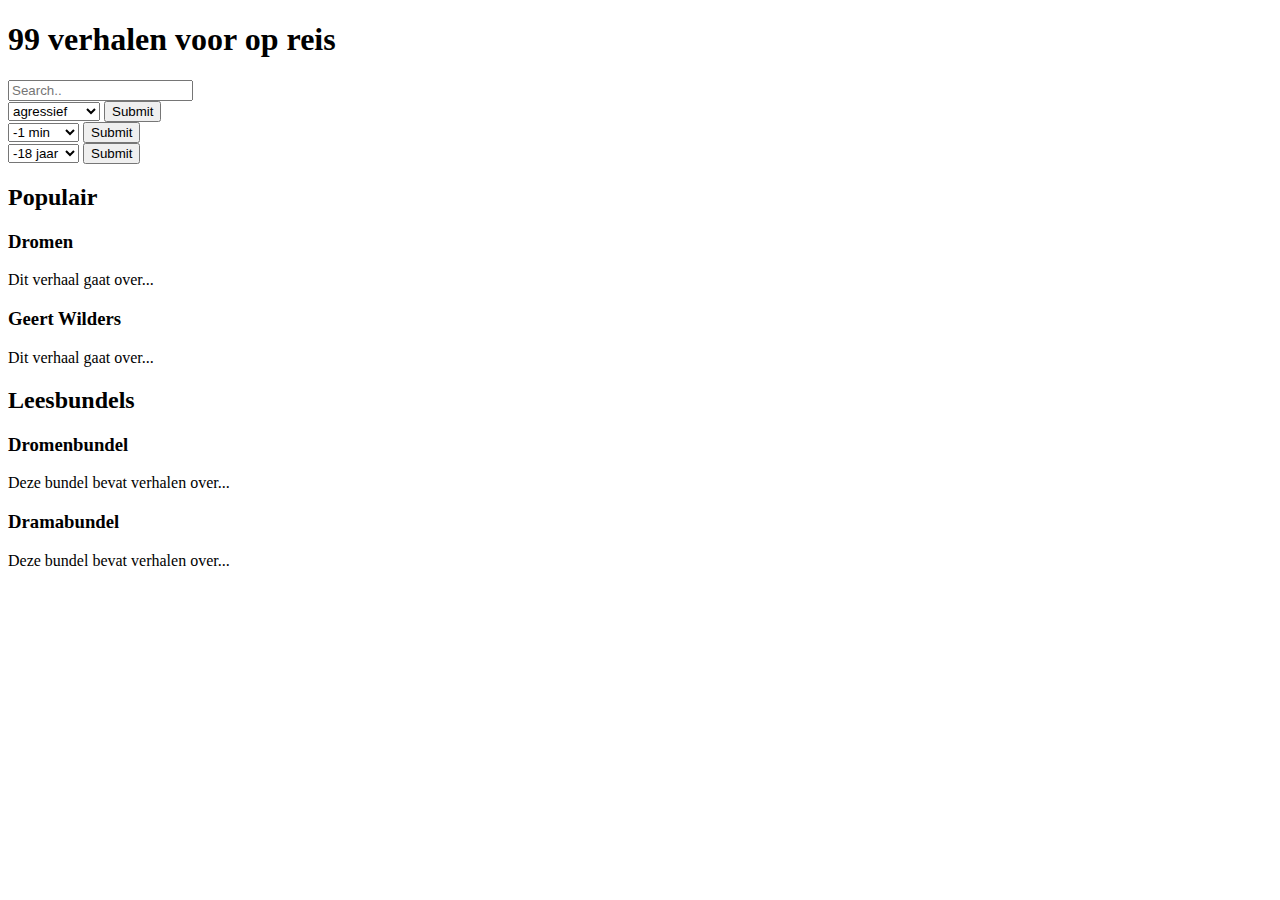
==== index.html @ 2f45e22b "index" ====
<!DOCTYPE html>
<html lang="en">
<head>
    <meta charset="UTF-8">
    <title>Eurostar reisverhalen</title>
        <h1> 99 verhalen voor op reis</h1>
            <input type="text" placeholder="Search..">
            
        <form action="/action_page.php">
            <select name="Genre">
                <option value="Horror">agressief</option>
                <option value="Romantiek">chaotisch</option>
                <option value="Grappig">energiek</option>
                <option value="Vrolijk">Vrolijk</option>
                <option value="Vrolijk">hulpeloos</option>
                <option value="Vrolijk">inspirerend</option>
                <option value="Vrolijk">levendig</option>
                <option value="Vrolijk">depressief</option>
                <option value="Vrolijk">optimistisch</option>
            </select>
            <input type="submit">
        </form>
        
        <form action="/action_page.php">
            <select name="leestijd">
                <option value="Horror"> -1 min</option>
                <option value="Romantiek">-3 min</option>
                <option value="Grappig">- 5 min</option>
                <option value="Vrolijk">- 10 min</option>
            </select>
            <input type="submit">
        </form>
        
          <form action="/action_page.php">
            <select name="leeftijd">
                <option value="Horror">-18 jaar</option>
                <option value="Romantiek">18+ jaar</option>
            </select>
            <input type="submit">
        </form>

</head>
<body>
    <section> 
      <h2>Populair</h2>
      <article>
        <h3>Dromen</h3>
               <p>Dit verhaal gaat over...</p>
      </article>
 </section>
   <section> 
      <article>
        <h3>Geert Wilders</h3>
               <p>Dit verhaal gaat over...</p>
      </article>
 </section>
  
  <section> 
      <h2>Leesbundels</h2>
      <article>
        <h3>Dromenbundel</h3>
               <p>Deze bundel bevat verhalen over...</p>
      </article>
 </section>
   <section> 
      <article>
        <h3>Dramabundel</h3>
               <p>Deze bundel bevat verhalen over...</p>
      </article>
 </section>
   
   
    
</body>
</html>
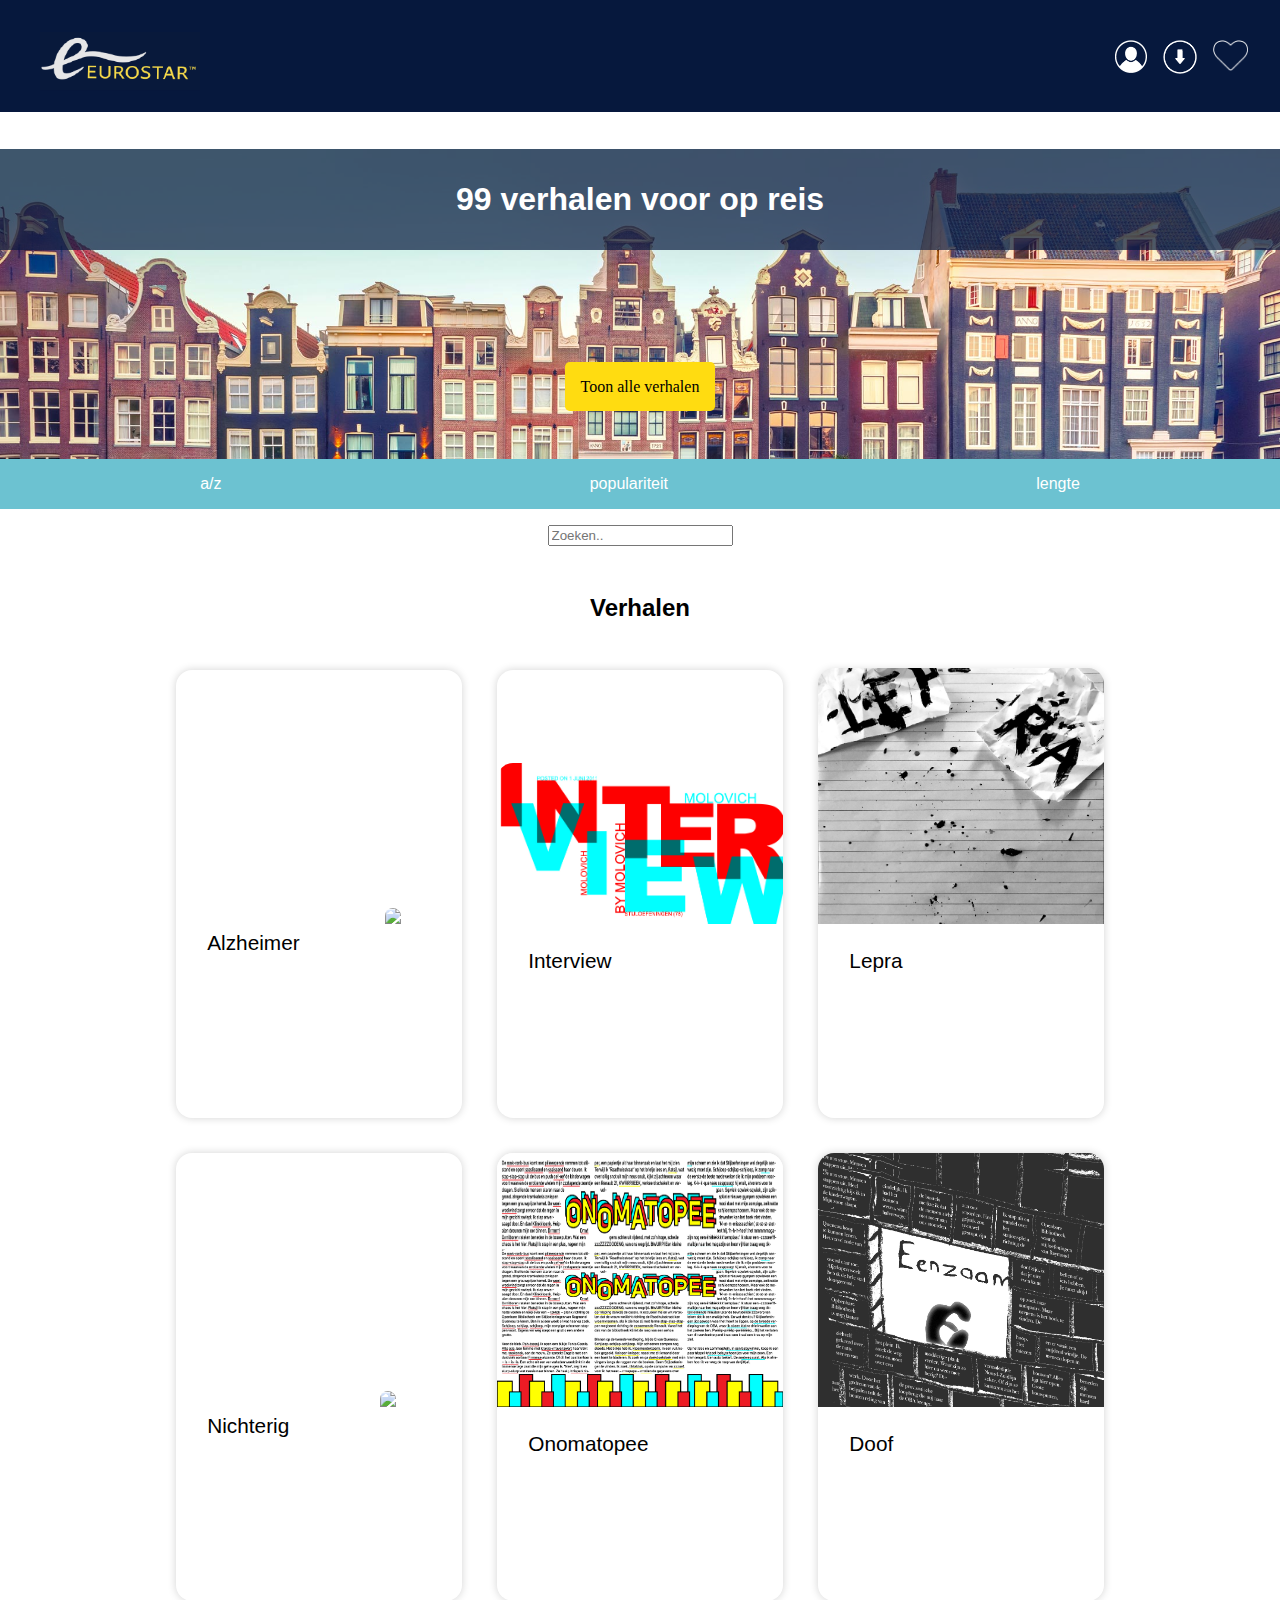
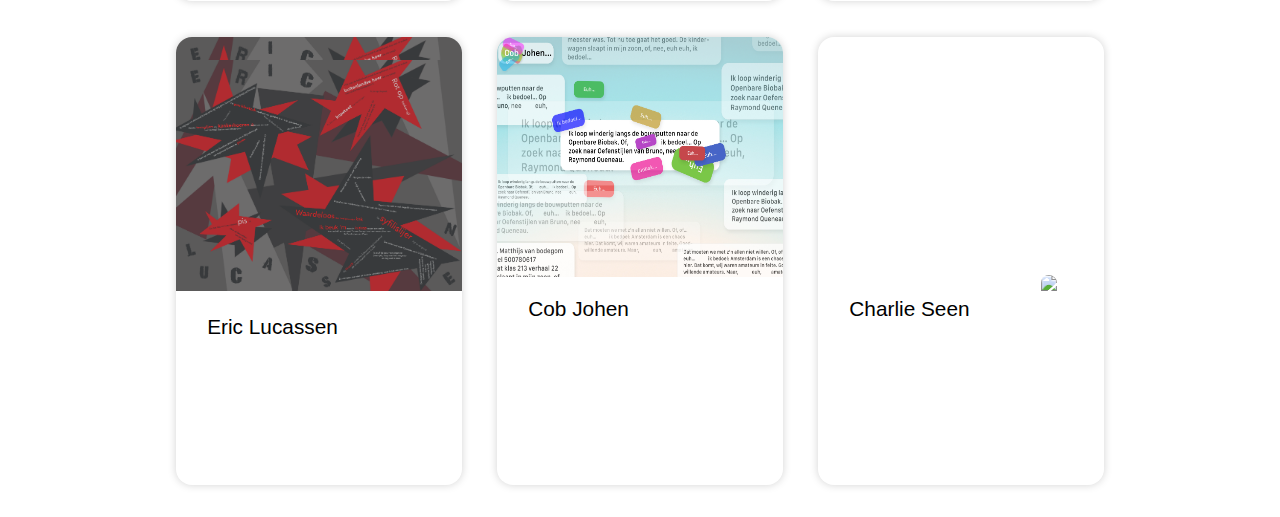
==== commit 40156521: "Blok Web" ====
--- a/index.html
+++ b/index.html
@@ -1,75 +1,132 @@
 <!DOCTYPE html>
 <html lang="en">
+
 <head>
     <meta charset="UTF-8">
+    <meta name="viewport" content="width=device-width, initial-scale=1.0">
     <title>Eurostar reisverhalen</title>
+    <link rel="Stylesheet" href="CSS/project.css">
+</head>
+
+<body class="index">
+    <header>
+        <nav>
+            <ul>
+                <li><a href="index.html"><img src="images/Eurostar%20logo.png"></a></li>
+                <li><a href="account.html"><img src="images/account%20png.png"></a></li>
+                <li><a href=""><img src="images/Downloads%20png.png"></a></li>
+                <li><a href=""><img src="images/like%20png.png"></a></li>
+            </ul>
+        </nav>
+    </header>
+
+
+    <section>
         <h1> 99 verhalen voor op reis</h1>
-            <input type="text" placeholder="Search..">
+        <a href="verhalen.html">Toon alle verhalen</a>
+    </section>
+
+
+
+
+    <section>
+        <ul>
+            <li><a href="">a/z</a></li>
+            <li><a href="">populariteit</a></li>
+            <li><a href="">lengte</a></li>
+        </ul>
+
+        <form action="">
+            <input type="search" placeholder="Zoeken..">
+        </form>
+    </section>
+
+    <main>
+        <h2>Verhalen</h2>
+        <section>
+            <a href="verhaal.html">
+                <article>
+                    <img src="images/.alzheimer.jpeg.icloud">
+                    <h3>Alzheimer</h3>
+                    <p></p>
+                    <footer>likes</footer>
+                </article>
+            </a>
+
+
+            <a href="">
+                <article>
+                   <img src="images/interview.jpg">
+                    <h3>Interview</h3>
+                    <p></p>                                                          
+                    <footer>likes</footer>    
+                </article>
+            </a>
+
+            <a href="">
+                <article>
+                    <img src="images/Lepra_YorickdeWit.jpg">
+                    <h3>Lepra</h3>
+                    <p></p>
+                    <footer>likes</footer>
+                </article>
+            </a>
             
-        <form action="/action_page.php">
-            <select name="Genre">
-                <option value="Horror">agressief</option>
-                <option value="Romantiek">chaotisch</option>
-                <option value="Grappig">energiek</option>
-                <option value="Vrolijk">Vrolijk</option>
-                <option value="Vrolijk">hulpeloos</option>
-                <option value="Vrolijk">inspirerend</option>
-                <option value="Vrolijk">levendig</option>
-                <option value="Vrolijk">depressief</option>
-                <option value="Vrolijk">optimistisch</option>
-            </select>
-            <input type="submit">
-        </form>
-        
-        <form action="/action_page.php">
-            <select name="leestijd">
-                <option value="Horror"> -1 min</option>
-                <option value="Romantiek">-3 min</option>
-                <option value="Grappig">- 5 min</option>
-                <option value="Vrolijk">- 10 min</option>
-            </select>
-            <input type="submit">
-        </form>
-        
-          <form action="/action_page.php">
-            <select name="leeftijd">
-                <option value="Horror">-18 jaar</option>
-                <option value="Romantiek">18+ jaar</option>
-            </select>
-            <input type="submit">
-        </form>
+            <a href="">
+                <article>
+                    <img src="images/Nichterig_Desktop_Luuk_Arts.png">
+                    <h3>Nichterig</h3>
+                    <p></p>
+                    <footer>likes</footer>
+                </article>
+            </a>
+            
+            <a href="">
+                <article>
+                    <img src="images/Onomatopee%20jasper%20koenen.jpg">
+                    <h3>Onomatopee</h3>
+                    <p></p>
+                    <footer>likes</footer>
+                </article>
+            </a>
+            
+            <a href="">
+                <article>
+                    <img src="images/rcsuka-doof-verhaal-v1.jpg">
+                    <h3>Doof</h3>
+                    <p></p>
+                    <footer>likes</footer>
+                </article>
+            </a>
+            
+            <a href="">
+                <article>
+                    <img src="images/rosakoopman-ericlucassen.jpg">
+                    <h3>Eric Lucassen</h3>
+                    <p></p>
+                    <footer>likes</footer>
+                </article>
+            </a>
+            
+            <a href="">
+                <article>
+                    <h3>Cob Johen</h3>
+                    <p></p>
+                    <footer>likes</footer>
+                </article>
+            </a>
+            
+            <a href="">
+                <article>
+                    <img src="images/Verhaal_Marilyn_Doornoink.jpg">
+                    <h3>Charlie Seen</h3>
+                    <p></p>
+                    <footer>likes</footer>
+                </article>
+            </a>
+        </section>
+    </main>
 
-</head>
-<body>
-    <section> 
-      <h2>Populair</h2>
-      <article>
-        <h3>Dromen</h3>
-               <p>Dit verhaal gaat over...</p>
-      </article>
- </section>
-   <section> 
-      <article>
-        <h3>Geert Wilders</h3>
-               <p>Dit verhaal gaat over...</p>
-      </article>
- </section>
-  
-  <section> 
-      <h2>Leesbundels</h2>
-      <article>
-        <h3>Dromenbundel</h3>
-               <p>Deze bundel bevat verhalen over...</p>
-      </article>
- </section>
-   <section> 
-      <article>
-        <h3>Dramabundel</h3>
-               <p>Deze bundel bevat verhalen over...</p>
-      </article>
- </section>
-   
-   
-    
 </body>
-</html>+
+</html>
--- a/CSS/project.css
+++ b/CSS/project.css
@@ -0,0 +1,435 @@
+body {
+
+    text-align: center;
+    margin: 0;
+    padding: 0;
+    overflow-x:hidden;
+}
+
+
+
+body > header {
+    display: flex;
+    z-index: 100;
+    position: fixed;
+    width: 100%;
+    margin: 0;
+    padding: 0;
+    top: 0;
+    left: 0;
+    height: 8em;
+}
+
+nav > ul > li:nth-of-type(1) > a > img {
+    width: 10em;
+    margin-top: 1em;
+
+}
+
+nav > ul > li:nth-of-type(2) > a > img {
+    width: 2em;
+    margin-left: 1em;
+    margin-top: 1.5em;
+
+}
+
+nav {
+    width: 100%;
+}
+
+nav > ul > li:nth-of-type(3) > a > img {
+    width: 2.1em;
+    margin-left: 1em;
+    margin-top: 1.5em;
+
+}
+
+nav > ul > li:nth-of-type(4) > a > img {
+    width: 2.2em;
+    margin-left: 1em;
+    margin-top: 1.5em;
+    margin-right: 2em;
+
+}
+
+header > nav > ul {
+    display: flex;
+}
+
+
+header > nav {
+    background-color: rgb(6, 24, 61);
+    height: 7em;
+}
+
+nav > ul > li:first-of-type {
+    margin-right: auto;
+}
+
+input[type=text] {
+    border-radius: 1em;
+    box-shadow: 0em 0em 0em;
+    width: 25em;
+}
+
+article > p {
+    background-color: white;
+    color: black;
+    position: relative;
+    background-color: #FFFFFF;
+    margin-top: 2em;
+    float: left;
+    margin-left: 1.5em;
+
+}
+
+a {
+    text-decoration: none;
+}
+
+h3 {
+    background-color: white;
+    color: black;
+    margin: 0;
+    margin-bottom: -1.5em;
+    padding-bottom: 1em;
+    padding-top: 1em;
+    float: left;
+    margin-left: 1.5em;
+    font-family: Arial;
+    font-size: 1.3em;
+    font-weight: 500;
+
+}
+
+section > h1 {
+    background-color: rgb(6, 24, 61, 0.7);
+    color: white;
+    padding: 1em;
+    margin: 1em;
+    margin-top: 4.65em;
+    width: 100%;
+    margin-left: -1em;
+    margin-bottom: 4em;
+    font-family: Arial;
+
+}
+
+
+.index > section:nth-of-type(1) {
+    background-image: url(../images/amsterdam.jpg);
+    width: 100%;
+    min-height: 20em;
+    background-size: cover;
+    margin-bottom: -1.6em;
+    margin-top: 0;
+
+
+}
+
+header > nav > ul > li {
+    list-style: none;
+}
+
+section > ul {
+    display: flex;
+    justify-content: space-around;
+    padding: 1em;
+    border-color: #FFFFFF;
+    list-style: none;
+    background-color: rgb(108, 194, 209);
+    font-family: Arial;
+    min-width: 20em;
+    max-width: 80em;
+    margin-left: auto;
+    margin-right: auto;
+
+}
+
+section > ul > li > a {
+
+    list-style: none;
+    text-decoration: none;
+    padding: 1em 0 0 1em 0;
+    color: white;
+}
+
+
+input[type=text] {
+    width: 10em;
+    -webkit-transition: width 0.4s ease-in-out;
+    transition: width 0.4s ease-in-out;
+    border-color: rgb(108, 194, 209);
+    margin-top: 2em;
+    margin-bottom: 1em;
+    border-style: solid;
+    border-radius: 0.3em;
+    min-height: 2em;
+    color: lightgray;
+    background-color: white;
+}
+
+/* When the input field gets focus, change its width to 100% */
+
+input[type=text]:focus {
+    width: 50%;
+    border-color: rgb(108, 194, 209);
+    border-style: solid;
+    border-radius: 0.3em;
+    min-height: 2em;
+    color: lightgray;
+}
+
+body > section:nth-of-type(1) > a {
+
+    border: 1em;
+    background-color: rgb(255, 220, 17);
+    border-radius: 0.3em;
+    color: black;
+    padding: 1em;
+    text-decoration: none;
+    font-family: Helvetica Neue;
+}
+
+article > img {
+    max-height: 16em;
+    width: 100%;
+    border-radius: 1em 1em 0em 0em;
+    margin-top: -20em;
+    object-fit: cover;
+
+
+}
+
+article > footer {
+    text-decoration: none;
+    color: darkgrey;
+    float: left;
+    margin-top: 9em;
+    margin-left: -3.5em;
+    font-family: Arial;
+    font-size: 1em;
+}
+
+main > h2 {
+    font-family: Arial;
+    margin-bottom: 2em;
+    margin-top: 2em;
+}
+
+
+.inloggen > section > h1 {
+    color: rgb(6, 24, 61);
+    background-color: white;
+    font-size: 1.7em;
+    margin-bottom: 0em;
+    font-family: Arial;
+    font-weight: 500;
+}
+
+
+/* main sectie */
+main > section {
+    width: 100%;
+    margin-right: 0;
+    max-width: 60em;
+    margin-left: auto;
+    margin-right: auto;
+    display: grid;
+    grid-template-columns: 1fr 1fr 1fr;
+    grid-gap: 0.2em;
+}
+
+article {
+    margin-left: 1em;
+    margin-right: 1em;
+    padding: 0em;
+    margin-bottom: 2em;
+    border-radius: 1em;
+    box-shadow: 0em 0em 0.5em lightgrey;
+    background-size: cover;
+    padding-top: 15em;
+    height: 13em;
+}
+
+a:nth-of-type(1) article{
+    background-image: url(../images/alzheimer.jpeg);
+    background-size: 100% 240px;
+    background-position: top;
+    background-repeat: no-repeat;
+}
+
+a:nth-of-type(2) article{
+    background-image: url(../
+    images/interview.jpeg);
+    background-size: 100% 240px;
+    background-position: top;
+    background-repeat: no-repeat;
+}
+
+a:nth-of-type(3) article{
+    background-image: url(../images/Lepra_YorickdeWit.jpg);
+    background-size: 100% 240px;
+    background-position: top;
+    background-repeat: no-repeat;
+}
+
+a:nth-of-type(4) article{
+    background-image: url(../images/Nichterig_Desktop_Luuk_Arts.png);
+    background-size: 100% 240px;
+    background-position: top;
+    background-repeat: no-repeat;
+}
+
+a:nth-of-type(5) article{
+    background-image: url(../images/Onomatopee%20jasper%20koenen.jpg);
+    background-size: 100% 240px;
+    background-position: top;
+    background-repeat: no-repeat;
+}
+
+a:nth-of-type(6) article{
+    background-image: url(../images/rcsuka-doof-verhaal-v1.jpg);
+    background-size: 100% 240px;
+    background-position: top;
+    background-repeat: no-repeat;
+}
+
+a:nth-of-type(7) article{
+    background-image: url(../images/rosakoopman-ericlucassen.jpg);
+    background-size: 100% 240px;
+    background-position: top;
+    background-repeat: no-repeat;
+}
+
+a:nth-of-type(8) article{
+    background-image: url(../images/STIJLOEFENINGEN_22.jpg);
+    background-size: 100% 240px;
+    background-position: top;
+    background-repeat: no-repeat;
+}
+
+a:nth-of-type(9) article{
+    background-image: url(../images/Verhaal_Marilyn_Doornoink.jpg);
+    background-size: 100% 240px;
+    background-position: top;
+    background-repeat: no-repeat;
+}
+
+
+
+
+section > form > label {
+
+    font-family: Arial;
+    font-weight: 500;
+    font-size: 1em;
+    display: block;
+
+}
+
+section > form > h2 {
+    font-family: Arial;
+    font-weight: 500;
+    font-size: 0.8em;
+    margin-top: 4em;
+    color: darkgray;
+}
+
+input[type=submit] {
+    font-family: Helvetica Neue;
+    font-weight: 300;
+    color: rgb (102, 102, 102);
+    font-size: 1.2em;
+    border: 1em;
+    background-color: rgb(255, 220, 17);
+    border-radius: 0.3em;
+    padding: 1em 2em 1em 2em;
+    text-decoration: none;
+    font-family: Helvetica Neue;
+    display: block;
+    margin-left: auto;
+    margin-right: auto;
+    margin-top: 3em;
+    border-bottom-style: solid;
+    border-bottom-color: darkgray;
+    border-bottom-width: 0.5em;
+
+}
+
+input[type=email] {
+    width: 50%;
+    border-color: rgb(108, 194, 209);
+    border-style: solid;
+    border-radius: 0.3em;
+    min-height: 2em;
+    color: lightgray;
+
+
+}
+
+input[type=password] {
+    width: 50%;
+    border-color: rgb(108, 194, 209);
+    border-style: solid;
+    border-radius: 0.3em;
+    min-height: 2em;
+    color: lightgray;
+}
+
+.inloggen {
+    background-color: rgb ();
+}
+
+main > img {
+
+    width: 100%;
+
+}
+
+footer {
+
+    display: flex;
+    z-index: 100;
+    position: fixed;
+    width: 100%;
+    padding: 0;
+    top: 0;
+    left: 0;
+    height: 0em;
+    list-style: none;
+
+
+}
+
+body > footer > ul > li {
+    list-style: none;
+    float: left;
+    margin-top: 32em;
+
+
+}
+
+body > footer > ul > {
+    background-color:
+}
+
+form {}
+
+
+@media screen and (max-width: 800px) {
+    main > section {
+        display: grid;
+        grid-template-columns: 1fr 1fr;
+        grid-gap: 0.2em;
+    }
+}
+
+@media screen and (max-width: 600px) {
+    main > section {
+        display: grid;
+        grid-template-columns: 1fr;
+        grid-gap: 0.2em;
+    }
+}
+
